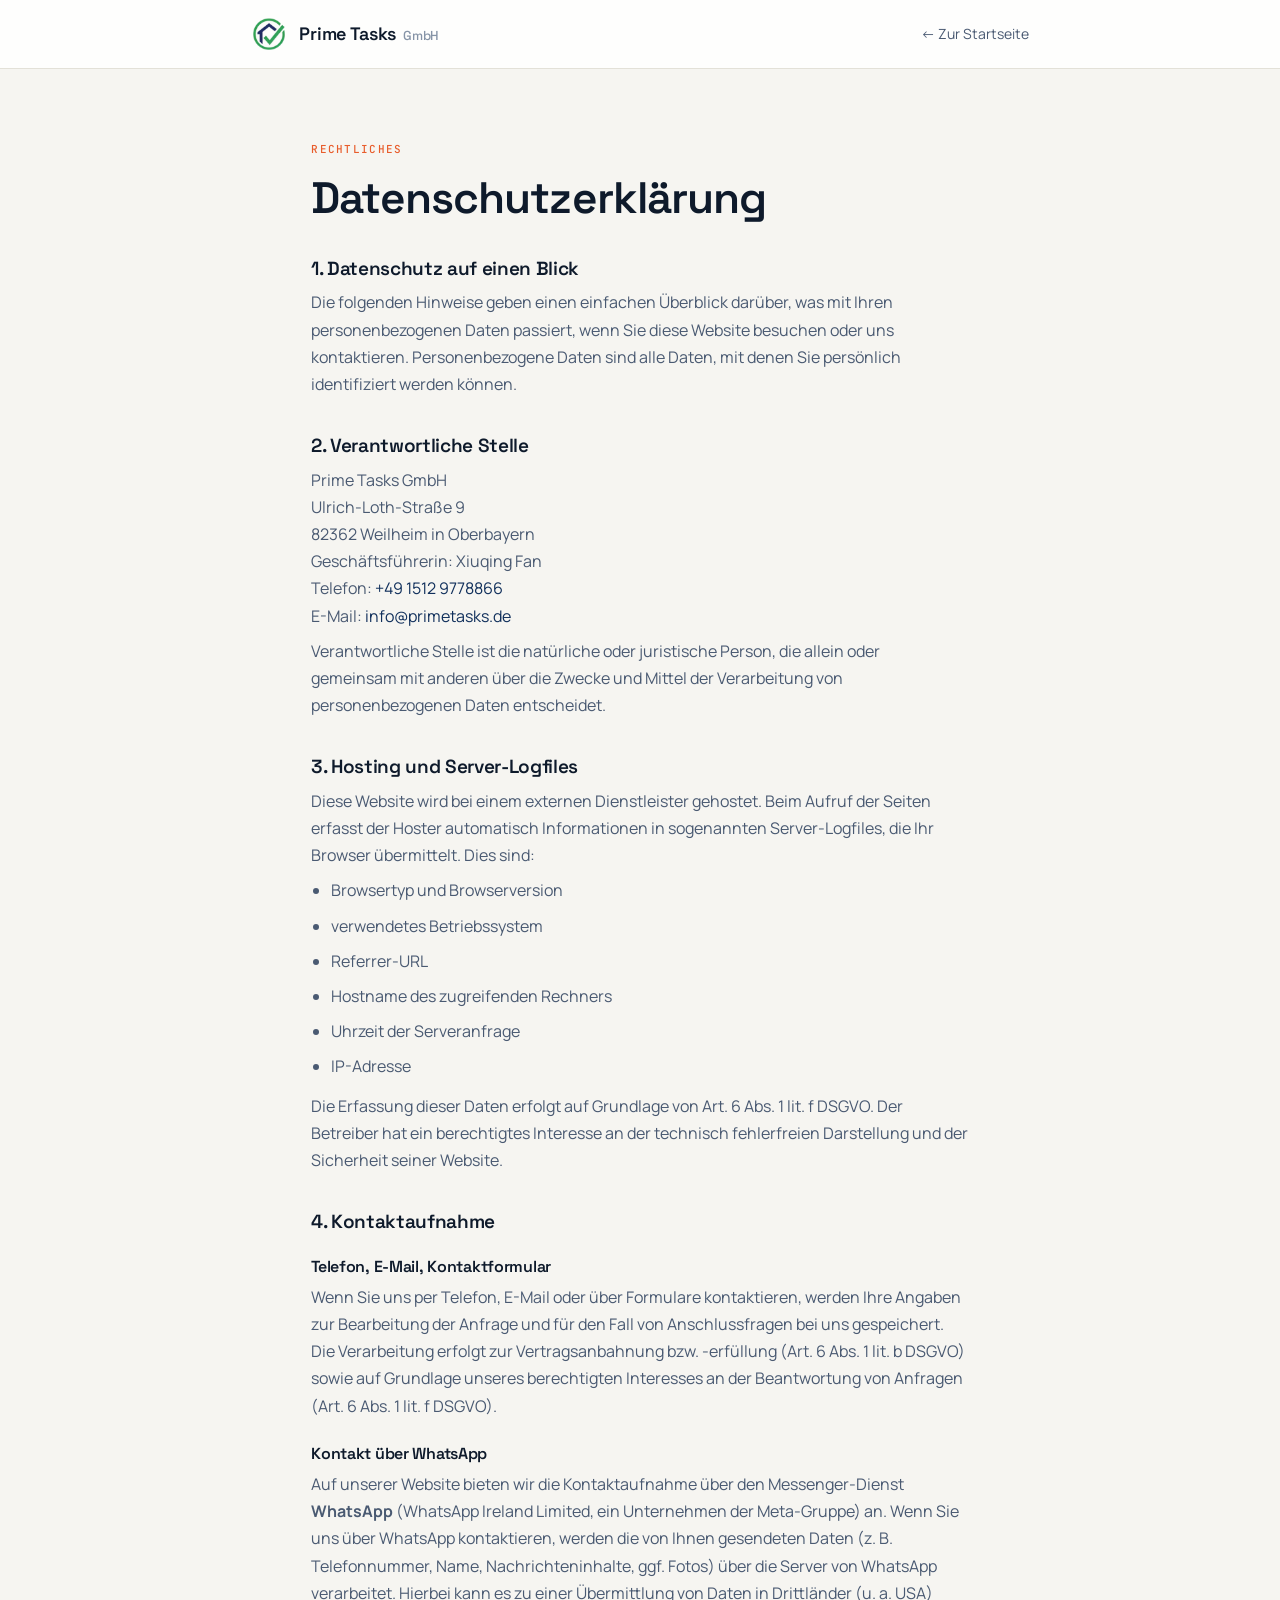
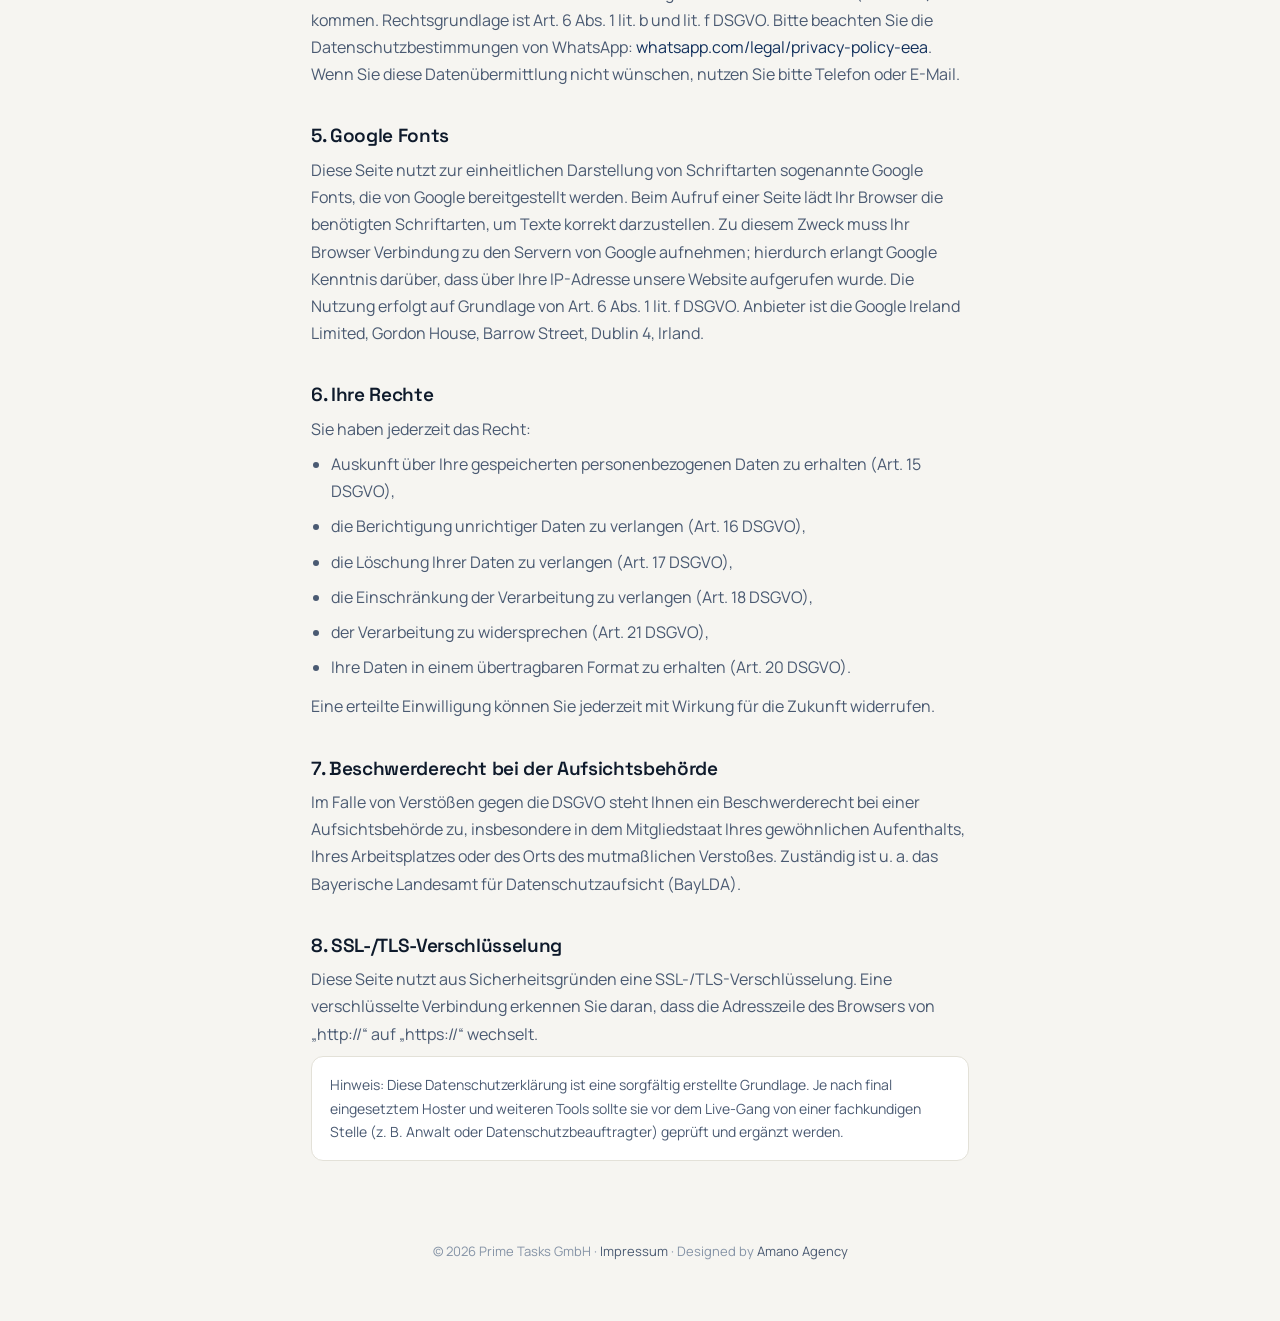
==== datenschutz.html @ 31990337 "Leistungen an Gewerbeanmeldung angepasst + Impressum/Datenschutz - Leistungen gemäß Gewerbeanmeldung" ====
<!doctype html>
<html lang="de">
<head>
<meta charset="utf-8">
<title>Datenschutzerklärung — Prime Tasks GmbH</title>
<meta name="viewport" content="width=device-width,initial-scale=1">
<link rel="icon" type="image/png" href="uploads/logo-mark.png">
<link rel="preconnect" href="https://fonts.googleapis.com">
<link rel="preconnect" href="https://fonts.gstatic.com" crossorigin>
<link href="https://fonts.googleapis.com/css2?family=Space+Grotesk:wght@400;500;600;700&family=Manrope:wght@400;500;600;700&family=JetBrains+Mono:wght@400;500&display=swap" rel="stylesheet">
<link rel="stylesheet" href="styles.css">
<style>
  .legal-nav {
    position: sticky; top: 0; z-index: 10;
    background: rgba(255,255,255,.85); backdrop-filter: blur(10px);
    border-bottom: 1px solid var(--line);
  }
  .legal-nav .inner {
    max-width: 880px; margin: 0 auto; padding: 16px var(--pad);
    display: flex; align-items: center; justify-content: space-between;
  }
  .legal-nav .brand { display: flex; align-items: center; gap: 12px;
    font-family: var(--font-display); font-weight: 600; font-size: 18px; color: var(--ink); text-decoration: none; }
  .legal-nav .brand img { width: 36px; height: 36px; object-fit: contain; }
  .legal-nav .gmbh { color: var(--ink-3); font-weight: 500; font-size: 13px; }
  .legal-back { font-size: 14px; color: var(--ink-2); text-decoration: none; }
  .legal-back:hover { color: var(--accent); }
  .legal {
    max-width: 760px; margin: 0 auto; padding: clamp(32px, 6vw, 72px) var(--pad) 80px;
  }
  .legal h1 { font-family: var(--font-display); font-size: clamp(30px, 5vw, 44px); letter-spacing: -.02em; margin: 0 0 8px; }
  .legal .eyebrow {
    font-family: var(--font-mono); font-size: 11px; letter-spacing: .12em; text-transform: uppercase;
    color: var(--accent); display: block; margin-bottom: 18px;
  }
  .legal h2 {
    font-family: var(--font-display); font-size: 19px; margin: 38px 0 10px; color: var(--ink);
  }
  .legal h3 { font-family: var(--font-display); font-size: 16px; margin: 24px 0 8px; color: var(--ink); }
  .legal p, .legal address, .legal li { color: var(--ink-2); line-height: 1.7; font-style: normal; margin: 0 0 8px; }
  .legal ul { padding-left: 20px; margin: 0 0 12px; }
  .legal a { color: var(--brand); }
  .legal .note {
    background: var(--bg-2); border: 1px solid var(--line); border-radius: 12px;
    padding: 16px 18px; font-size: 14px; color: var(--ink-2); margin: 8px 0 0;
  }
  .legal-foot { max-width: 760px; margin: 0 auto; padding: 0 var(--pad) 60px;
    color: var(--ink-3); font-size: 13px; text-align: center; }
  .legal-foot a { color: var(--ink-2); }
</style>
</head>
<body>
<header class="legal-nav">
  <div class="inner">
    <a class="brand" href="index.html">
      <img src="uploads/logo-mark.png" alt="Prime Tasks GmbH">
      <span>Prime Tasks <span class="gmbh">GmbH</span></span>
    </a>
    <a class="legal-back" href="index.html">&larr; Zur Startseite</a>
  </div>
</header>

<main class="legal">
  <span class="eyebrow">Rechtliches</span>
  <h1>Datenschutzerklärung</h1>

  <h2>1. Datenschutz auf einen Blick</h2>
  <p>
    Die folgenden Hinweise geben einen einfachen Überblick darüber, was mit Ihren personenbezogenen
    Daten passiert, wenn Sie diese Website besuchen oder uns kontaktieren. Personenbezogene Daten sind
    alle Daten, mit denen Sie persönlich identifiziert werden können.
  </p>

  <h2>2. Verantwortliche Stelle</h2>
  <address>
    Prime Tasks GmbH<br>
    Ulrich-Loth-Straße 9<br>
    82362 Weilheim in Oberbayern<br>
    Geschäftsführerin: Xiuqing Fan<br>
    Telefon: <a href="tel:+4915129778866">+49 1512 9778866</a><br>
    E-Mail: <a href="mailto:info@primetasks.de">info@primetasks.de</a>
  </address>
  <p>
    Verantwortliche Stelle ist die natürliche oder juristische Person, die allein oder gemeinsam mit
    anderen über die Zwecke und Mittel der Verarbeitung von personenbezogenen Daten entscheidet.
  </p>

  <h2>3. Hosting und Server-Logfiles</h2>
  <p>
    Diese Website wird bei einem externen Dienstleister gehostet. Beim Aufruf der Seiten erfasst der
    Hoster automatisch Informationen in sogenannten Server-Logfiles, die Ihr Browser übermittelt. Dies sind:
  </p>
  <ul>
    <li>Browsertyp und Browserversion</li>
    <li>verwendetes Betriebssystem</li>
    <li>Referrer-URL</li>
    <li>Hostname des zugreifenden Rechners</li>
    <li>Uhrzeit der Serveranfrage</li>
    <li>IP-Adresse</li>
  </ul>
  <p>
    Die Erfassung dieser Daten erfolgt auf Grundlage von Art. 6 Abs. 1 lit. f DSGVO. Der Betreiber hat
    ein berechtigtes Interesse an der technisch fehlerfreien Darstellung und der Sicherheit seiner Website.
  </p>

  <h2>4. Kontaktaufnahme</h2>
  <h3>Telefon, E-Mail, Kontaktformular</h3>
  <p>
    Wenn Sie uns per Telefon, E-Mail oder über Formulare kontaktieren, werden Ihre Angaben zur
    Bearbeitung der Anfrage und für den Fall von Anschlussfragen bei uns gespeichert. Die Verarbeitung
    erfolgt zur Vertragsanbahnung bzw. -erfüllung (Art. 6 Abs. 1 lit. b DSGVO) sowie auf Grundlage
    unseres berechtigten Interesses an der Beantwortung von Anfragen (Art. 6 Abs. 1 lit. f DSGVO).
  </p>

  <h3>Kontakt über WhatsApp</h3>
  <p>
    Auf unserer Website bieten wir die Kontaktaufnahme über den Messenger-Dienst <strong>WhatsApp</strong>
    (WhatsApp Ireland Limited, ein Unternehmen der Meta-Gruppe) an. Wenn Sie uns über WhatsApp
    kontaktieren, werden die von Ihnen gesendeten Daten (z. B. Telefonnummer, Name, Nachrichteninhalte,
    ggf. Fotos) über die Server von WhatsApp verarbeitet. Hierbei kann es zu einer Übermittlung von Daten
    in Drittländer (u. a. USA) kommen. Rechtsgrundlage ist Art. 6 Abs. 1 lit. b und lit. f DSGVO.
    Bitte beachten Sie die Datenschutzbestimmungen von WhatsApp:
    <a href="https://www.whatsapp.com/legal/privacy-policy-eea" target="_blank" rel="noopener">whatsapp.com/legal/privacy-policy-eea</a>.
    Wenn Sie diese Datenübermittlung nicht wünschen, nutzen Sie bitte Telefon oder E-Mail.
  </p>

  <h2>5. Google Fonts</h2>
  <p>
    Diese Seite nutzt zur einheitlichen Darstellung von Schriftarten sogenannte Google Fonts, die von
    Google bereitgestellt werden. Beim Aufruf einer Seite lädt Ihr Browser die benötigten Schriftarten,
    um Texte korrekt darzustellen. Zu diesem Zweck muss Ihr Browser Verbindung zu den Servern von Google
    aufnehmen; hierdurch erlangt Google Kenntnis darüber, dass über Ihre IP-Adresse unsere Website
    aufgerufen wurde. Die Nutzung erfolgt auf Grundlage von Art. 6 Abs. 1 lit. f DSGVO. Anbieter ist die
    Google Ireland Limited, Gordon House, Barrow Street, Dublin 4, Irland.
  </p>

  <h2>6. Ihre Rechte</h2>
  <p>Sie haben jederzeit das Recht:</p>
  <ul>
    <li>Auskunft über Ihre gespeicherten personenbezogenen Daten zu erhalten (Art. 15 DSGVO),</li>
    <li>die Berichtigung unrichtiger Daten zu verlangen (Art. 16 DSGVO),</li>
    <li>die Löschung Ihrer Daten zu verlangen (Art. 17 DSGVO),</li>
    <li>die Einschränkung der Verarbeitung zu verlangen (Art. 18 DSGVO),</li>
    <li>der Verarbeitung zu widersprechen (Art. 21 DSGVO),</li>
    <li>Ihre Daten in einem übertragbaren Format zu erhalten (Art. 20 DSGVO).</li>
  </ul>
  <p>
    Eine erteilte Einwilligung können Sie jederzeit mit Wirkung für die Zukunft widerrufen.
  </p>

  <h2>7. Beschwerderecht bei der Aufsichtsbehörde</h2>
  <p>
    Im Falle von Verstößen gegen die DSGVO steht Ihnen ein Beschwerderecht bei einer Aufsichtsbehörde zu,
    insbesondere in dem Mitgliedstaat Ihres gewöhnlichen Aufenthalts, Ihres Arbeitsplatzes oder des Orts
    des mutmaßlichen Verstoßes. Zuständig ist u. a. das Bayerische Landesamt für Datenschutzaufsicht (BayLDA).
  </p>

  <h2>8. SSL-/TLS-Verschlüsselung</h2>
  <p>
    Diese Seite nutzt aus Sicherheitsgründen eine SSL-/TLS-Verschlüsselung. Eine verschlüsselte Verbindung
    erkennen Sie daran, dass die Adresszeile des Browsers von „http://“ auf „https://“ wechselt.
  </p>

  <p class="note">
    Hinweis: Diese Datenschutzerklärung ist eine sorgfältig erstellte Grundlage. Je nach final eingesetztem
    Hoster und weiteren Tools sollte sie vor dem Live-Gang von einer fachkundigen Stelle (z. B. Anwalt oder
    Datenschutzbeauftragter) geprüft und ergänzt werden.
  </p>
</main>

<div class="legal-foot">
  © 2026 Prime Tasks GmbH · <a href="impressum.html">Impressum</a> · Designed by <a href="https://amano.agency" target="_blank" rel="noopener">Amano Agency</a>
</div>
</body>
</html>
---- styles.css ----
/* ─── Prime Tasks Website — styles ─────────────────────────────────────── */

:root {
  --bg: #f6f5f1;
  --bg-2: #ffffff;
  --ink: #0e1a2b;
  --ink-2: #4a5a72;
  --ink-3: #8593a6;
  --line: #e3e1d8;
  --brand: #11305c;        /* deep navy */
  --brand-2: #1b4789;      /* lighter navy */
  --accent: #e85d2c;       /* warm orange */
  --accent-ink: #ffffff;
  --whats: #25d366;
  --radius: 14px;
  --radius-sm: 8px;
  --shadow-sm: 0 1px 0 rgba(14,26,43,.04), 0 1px 2px rgba(14,26,43,.04);
  --shadow-md: 0 4px 12px rgba(14,26,43,.06), 0 1px 2px rgba(14,26,43,.04);
  --shadow-lg: 0 20px 48px -16px rgba(14,26,43,.18), 0 4px 12px rgba(14,26,43,.06);
  --font-display: "Space Grotesk", ui-sans-serif, system-ui, sans-serif;
  --font-body: "Manrope", ui-sans-serif, system-ui, sans-serif;
  --font-mono: "JetBrains Mono", ui-monospace, "SF Mono", monospace;
  --maxw: 1280px;
  --pad: clamp(20px, 4vw, 56px);
}

* { box-sizing: border-box; }
html, body { margin: 0; padding: 0; }
html {
  scroll-behavior: smooth;
  scroll-padding-top: 88px; /* offset for sticky nav */
}
@media (prefers-reduced-motion: reduce) {
  html { scroll-behavior: auto; }
}
body {
  background: var(--bg);
  color: var(--ink);
  font-family: var(--font-body);
  font-size: 16px;
  line-height: 1.55;
  -webkit-font-smoothing: antialiased;
  text-rendering: optimizeLegibility;
}
img { display: block; max-width: 100%; }
a { color: inherit; text-decoration: none; }
button { font: inherit; cursor: pointer; }

.container {
  max-width: var(--maxw);
  margin: 0 auto;
  padding: 0 var(--pad);
}

.eyebrow {
  display: inline-flex;
  align-items: center;
  gap: 8px;
  font-family: var(--font-mono);
  font-size: 12px;
  font-weight: 500;
  letter-spacing: .08em;
  text-transform: uppercase;
  color: var(--ink-2);
}
.eyebrow::before {
  content: "";
  width: 22px; height: 1px;
  background: currentColor;
  opacity: .5;
}

h1, h2, h3, h4 {
  font-family: var(--font-display);
  font-weight: 600;
  letter-spacing: -0.018em;
  margin: 0;
  color: var(--ink);
  text-wrap: balance;
}
h1 { font-size: clamp(40px, 6vw, 84px); line-height: 1.02; letter-spacing: -0.03em; font-weight: 600; }
h2 { font-size: clamp(28px, 3.4vw, 44px); line-height: 1.08; }
h3 { font-size: clamp(18px, 1.6vw, 22px); line-height: 1.2; }
p  { margin: 0; text-wrap: pretty; }

/* ─── Buttons ─── */
.btn {
  display: inline-flex;
  align-items: center;
  gap: 10px;
  padding: 14px 22px;
  border-radius: 999px;
  font-weight: 600;
  font-size: 15px;
  border: 1px solid transparent;
  transition: transform .15s ease, background .2s ease, box-shadow .2s ease, color .2s ease;
  white-space: nowrap;
}
.btn:active { transform: translateY(1px); }
.btn-primary { background: var(--ink); color: #fff; }
.btn-primary:hover { background: #000; }
.btn-accent { background: var(--accent); color: #fff; box-shadow: 0 8px 20px -8px var(--accent); }
.btn-accent:hover { filter: brightness(1.05); transform: translateY(-1px); }
.btn-ghost { background: transparent; color: var(--ink); border-color: var(--line); }
.btn-ghost:hover { background: var(--bg-2); border-color: var(--ink-3); }
.btn-whats { background: var(--whats); color: #062b14; }
.btn-whats:hover { filter: brightness(1.05); transform: translateY(-1px); }

/* ─── Navigation ─── */
.nav {
  position: sticky; top: 0; z-index: 50;
  background: rgba(246,245,241,.78);
  backdrop-filter: blur(14px) saturate(140%);
  -webkit-backdrop-filter: blur(14px) saturate(140%);
  border-bottom: 1px solid transparent;
  transition: border-color .2s ease, background .2s ease;
}
.nav.scrolled { border-bottom-color: var(--line); }
.nav-inner {
  display: flex; align-items: center; justify-content: space-between;
  height: 72px;
}
.brand {
  display: flex; align-items: center; gap: 12px;
  font-family: var(--font-display); font-weight: 600; font-size: 18px;
  letter-spacing: -0.01em;
}
.brand-logo {
  width: 40px; height: 40px; object-fit: contain; display: block;
  flex-shrink: 0;
}
.brand .gmbh { color: var(--ink-3); font-weight: 500; font-size: 13px; margin-left: 2px; }
.nav-links {
  display: flex; align-items: center; gap: 4px;
  list-style: none; padding: 0; margin: 0;
}
.nav-links a {
  padding: 8px 14px; border-radius: 999px; font-size: 14px; font-weight: 500;
  color: var(--ink-2); transition: color .15s ease, background .15s ease;
}
.nav-links a:hover { color: var(--ink); background: rgba(14,26,43,.04); }
.nav-cta { display: flex; align-items: center; gap: 10px; }
@media (max-width: 880px) {
  .nav-links { display: none; }
}
@media (max-width: 560px) {
  .nav-cta .btn-ghost { display: none; }
}

/* ─── Hero ─── */
.hero {
  padding: clamp(40px, 8vw, 96px) 0 clamp(60px, 10vw, 120px);
  position: relative;
  overflow: hidden;
}
.hero-grid {
  display: grid;
  grid-template-columns: minmax(0, 1.05fr) minmax(0, 1fr);
  gap: clamp(32px, 5vw, 72px);
  align-items: center;
}
@media (max-width: 980px) {
  .hero-grid { grid-template-columns: 1fr; }
}
.hero-pills {
  display: flex; flex-wrap: wrap; gap: 8px;
  margin: 28px 0 0;
}
.pill {
  display: inline-flex; align-items: center; gap: 8px;
  padding: 8px 14px; border-radius: 999px;
  background: var(--bg-2); border: 1px solid var(--line);
  font-size: 13px; font-weight: 500; color: var(--ink-2);
  box-shadow: var(--shadow-sm);
}
.pill .dot { width: 6px; height: 6px; border-radius: 50%; background: var(--accent); }
.pill .dot.b { background: var(--brand); }
.pill .dot.g { background: #1f8a5b; }
.hero-lead {
  color: var(--ink-2); font-size: clamp(17px, 1.5vw, 19px); max-width: 52ch;
  margin-top: 22px;
}
.hero-ctas { display: flex; flex-wrap: wrap; gap: 12px; margin-top: 32px; }
.hero-meta {
  display: flex; gap: 28px; margin-top: 40px;
  border-top: 1px solid var(--line); padding-top: 24px;
  flex-wrap: wrap;
}
.hero-meta .stat .num {
  font-family: var(--font-display); font-size: 28px; font-weight: 600;
  letter-spacing: -0.02em; line-height: 1; color: var(--ink);
}
.hero-meta .stat .lbl {
  font-size: 12px; color: var(--ink-3); margin-top: 6px;
  font-family: var(--font-mono); text-transform: uppercase; letter-spacing: .05em;
}

.hero-display {
  position: relative;
  aspect-ratio: 4/5;
  border-radius: 22px;
  overflow: hidden;
  background: var(--brand);
  box-shadow: var(--shadow-lg);
}
.hero-img {
  position: absolute; inset: 0;
  width: 100%; height: 100%;
  object-fit: cover;
  z-index: 1;
}
.hero-display .placeholder {
  position: absolute; inset: 0;
  background:
    linear-gradient(135deg, rgba(255,255,255,.06), rgba(255,255,255,0) 50%),
    repeating-linear-gradient(135deg, rgba(255,255,255,.05) 0 14px, rgba(255,255,255,.02) 14px 28px),
    linear-gradient(180deg, #1b4789, #11305c 60%, #0a2247);
  display: flex; flex-direction: column; justify-content: space-between;
  padding: 24px;
  color: rgba(255,255,255,.78);
  font-family: var(--font-mono); font-size: 12px; letter-spacing: .04em;
}
.hero-display .placeholder .top {
  display: flex; justify-content: space-between; align-items: flex-start;
  text-transform: uppercase;
}
.hero-display .placeholder .center {
  align-self: center; text-align: center;
  font-family: var(--font-display); font-size: 14px; font-weight: 500;
  text-transform: uppercase; letter-spacing: .25em; color: rgba(255,255,255,.55);
}
.hero-display .badge {
  position: absolute; bottom: 22px; right: 22px;
  background: #fff; color: var(--ink);
  border-radius: 14px; padding: 14px 18px;
  display: flex; align-items: center; gap: 12px;
  box-shadow: var(--shadow-lg);
  max-width: 78%;
  z-index: 3;
}
.hero-display .badge .avatars {
  display: flex;
}
.hero-display .badge .avatars span {
  width: 28px; height: 28px; border-radius: 50%;
  background: linear-gradient(135deg, #1b4789, #11305c);
  border: 2px solid #fff; margin-left: -8px;
  display: grid; place-items: center;
  color: #fff; font-size: 11px; font-weight: 600;
  font-family: var(--font-display);
}
.hero-display .badge .avatars span:first-child { margin-left: 0; background: linear-gradient(135deg, #e85d2c, #c94312); }
.hero-display .badge .avatars span:nth-child(3) { background: linear-gradient(135deg, #2a6fdb, #1b4789); }
.hero-display .badge .txt strong { display: block; font-size: 14px; }
.hero-display .badge .txt span { color: var(--ink-2); font-size: 12px; }

.hero-callout {
  position: absolute; top: 24px; left: -16px;
  background: var(--accent); color: #fff;
  font-family: var(--font-display); font-weight: 600;
  padding: 12px 18px; border-radius: 12px;
  transform: rotate(-6deg);
  box-shadow: var(--shadow-lg);
  font-size: 14px;
  z-index: 3;
}

/* ─── Section ─── */
section { padding: clamp(60px, 9vw, 120px) 0; }
.section-head {
  display: grid; grid-template-columns: 1fr 1fr; gap: 32px; align-items: end;
  margin-bottom: 56px;
}
@media (max-width: 760px) {
  .section-head { grid-template-columns: 1fr; gap: 12px; }
}
.section-head .lead p { color: var(--ink-2); font-size: 17px; max-width: 50ch; }
.section-head h2 { margin-top: 12px; }

/* ─── Services ─── */
.services-grid {
  display: grid; grid-template-columns: repeat(2, 1fr);
  gap: 1px;
  background: var(--line);
  border: 1px solid var(--line);
  border-radius: 22px;
  overflow: hidden;
}
@media (max-width: 760px) { .services-grid { grid-template-columns: 1fr; } }
.service {
  background: var(--bg-2);
  padding: 36px 32px;
  display: flex; flex-direction: column; gap: 18px;
  min-height: 320px;
  position: relative;
  transition: background .2s ease;
}
.service:hover { background: #fbfaf5; }
.service-num {
  font-family: var(--font-mono); font-size: 12px; color: var(--ink-3);
  letter-spacing: .08em;
}
.service-icon {
  width: 48px; height: 48px; border-radius: 12px;
  background: var(--brand); color: #fff;
  display: grid; place-items: center;
  margin-bottom: 6px;
}
.service-icon.accent { background: var(--accent); }
.service-icon.green { background: #1f8a5b; }
.service-icon.dark { background: var(--ink); }
.service h3 { font-size: 24px; }
.service-list {
  list-style: none; padding: 0; margin: 0;
  display: flex; flex-direction: column; gap: 8px;
  color: var(--ink-2); font-size: 15px;
}
.service-list li { display: flex; align-items: baseline; gap: 10px; }
.service-list li::before {
  content: ""; width: 5px; height: 5px; border-radius: 50%;
  background: var(--accent); transform: translateY(-3px); flex-shrink: 0;
}
.service-cta {
  margin-top: auto; padding-top: 18px;
  display: inline-flex; align-items: center; gap: 8px;
  font-family: var(--font-mono); font-size: 12px; font-weight: 500;
  color: var(--ink); text-transform: uppercase; letter-spacing: .06em;
}
.service-cta .arr { transition: transform .2s ease; }
.service:hover .service-cta .arr { transform: translateX(4px); }

/* ─── Process ─── */
.process {
  background: var(--ink);
  color: #fff;
  border-radius: 28px;
  padding: clamp(40px, 6vw, 80px);
  margin: 0 var(--pad);
  max-width: calc(var(--maxw) - var(--pad)*2);
  margin-left: auto; margin-right: auto;
}
.process h2 { color: #fff; }
.process .eyebrow { color: rgba(255,255,255,.6); }
.process-steps {
  display: grid; grid-template-columns: repeat(3, 1fr); gap: 32px;
  margin-top: 56px;
}
@media (max-width: 760px) { .process-steps { grid-template-columns: 1fr; gap: 24px; } }
.step {
  border-top: 1px solid rgba(255,255,255,.18);
  padding-top: 24px;
  display: flex; flex-direction: column; gap: 12px;
}
.step .num {
  font-family: var(--font-mono); font-size: 13px; color: var(--accent);
  letter-spacing: .08em;
}
.step h3 { color: #fff; font-size: 22px; }
.step p { color: rgba(255,255,255,.72); font-size: 15px; }

/* ─── Leistungs-Überblick (Icons) ─── */
.icon-grid {
  display: grid; grid-template-columns: repeat(4, 1fr); gap: 16px;
}
@media (max-width: 900px) { .icon-grid { grid-template-columns: repeat(3, 1fr); } }
@media (max-width: 620px) { .icon-grid { grid-template-columns: repeat(2, 1fr); gap: 12px; } }
.icon-tile {
  display: flex; flex-direction: column; gap: 14px;
  padding: 22px 20px; border-radius: 16px;
  background: var(--bg-2); border: 1px solid var(--line);
  transition: border-color .15s, transform .15s, box-shadow .15s;
}
.icon-tile:hover {
  border-color: var(--brand); transform: translateY(-2px);
  box-shadow: 0 10px 28px rgba(0,0,0,.06);
}
.icon-tile .ic {
  width: 44px; height: 44px; border-radius: 12px;
  display: grid; place-items: center;
  background: var(--brand); color: #fff;
}
.icon-tile .ic.accent { background: var(--accent); }
.icon-tile .ic.dark { background: #16233a; }
.icon-tile .t-cat {
  font-family: var(--font-mono); font-size: 10px; letter-spacing: .08em;
  text-transform: uppercase; color: var(--ink-3); margin-bottom: 4px;
}
.icon-tile .t-label {
  font-family: var(--font-display); font-weight: 600; font-size: 15px;
  color: var(--ink); line-height: 1.3;
}

/* ─── Values ─── */
.values {
  display: grid; grid-template-columns: repeat(3, 1fr); gap: 32px;
}
@media (max-width: 760px) { .values { grid-template-columns: 1fr; gap: 24px; } }
.value {
  display: flex; flex-direction: column; gap: 10px;
  padding-top: 24px; border-top: 2px solid var(--ink);
}
.value .k {
  font-family: var(--font-display); font-size: 32px; font-weight: 600;
  letter-spacing: -0.02em;
}
.value p { color: var(--ink-2); font-size: 15px; }

/* ─── CTA banner ─── */
.cta-banner {
  background: var(--brand);
  color: #fff;
  border-radius: 28px;
  padding: clamp(40px, 6vw, 80px);
  display: grid; grid-template-columns: 1.4fr 1fr; gap: 48px;
  align-items: center;
  position: relative; overflow: hidden;
}
@media (max-width: 880px) { .cta-banner { grid-template-columns: 1fr; gap: 32px; } }
.cta-banner::before {
  content: ""; position: absolute; inset: 0;
  background: radial-gradient(circle at 90% 10%, rgba(232,93,44,.4), transparent 50%);
  pointer-events: none;
}
.cta-banner h2 { color: #fff; font-size: clamp(32px, 4vw, 52px); position: relative; }
.cta-banner p { color: rgba(255,255,255,.78); position: relative; margin-top: 12px; max-width: 44ch; }
.cta-card {
  position: relative;
  background: #fff; color: var(--ink);
  border-radius: 20px; padding: 28px;
  display: flex; flex-direction: column; gap: 16px;
  box-shadow: var(--shadow-lg);
}
.cta-card .label {
  font-family: var(--font-mono); font-size: 11px; text-transform: uppercase;
  letter-spacing: .08em; color: var(--ink-3);
}
.cta-card .phone {
  font-family: var(--font-display); font-size: clamp(24px, 3vw, 32px);
  font-weight: 600; letter-spacing: -0.02em; line-height: 1;
}
.cta-card .btn { justify-content: center; }
.cta-card .hours {
  font-size: 13px; color: var(--ink-2);
  padding-top: 12px; border-top: 1px solid var(--line);
  display: flex; justify-content: space-between;
}

/* ─── Footer ─── */
footer {
  padding: 64px 0 32px;
  border-top: 1px solid var(--line);
  margin-top: 80px;
}
.footer-grid {
  display: grid; grid-template-columns: 1.4fr repeat(3, 1fr); gap: 32px;
}
@media (max-width: 760px) { .footer-grid { grid-template-columns: 1fr 1fr; } }
.footer-grid h4 {
  font-family: var(--font-mono); font-size: 11px; text-transform: uppercase;
  letter-spacing: .08em; color: var(--ink-3); font-weight: 500; margin-bottom: 14px;
}
.footer-grid ul { list-style: none; padding: 0; margin: 0; }
.footer-grid li { margin-bottom: 8px; font-size: 14px; color: var(--ink-2); }
.footer-grid li a:hover { color: var(--ink); }
.footer-bottom {
  margin-top: 56px; padding-top: 24px;
  border-top: 1px solid var(--line);
  display: flex; justify-content: space-between; align-items: center;
  font-size: 13px; color: var(--ink-3);
  flex-wrap: wrap; gap: 8px;
}
.footer-credit {
  width: 100%; margin-top: 12px; padding-top: 12px;
  border-top: 1px solid var(--line);
  text-align: center; font-size: 12px; color: var(--ink-3); opacity: .85;
}
.footer-credit a {
  color: var(--ink-2); font-weight: 500;
  border-bottom: 1px solid transparent; transition: color .15s, border-color .15s;
}
.footer-credit a:hover { color: var(--accent); border-bottom-color: var(--accent); }
.footer-legal a { color: var(--ink-2); }
.footer-legal a:hover { color: var(--accent); }

/* ─── Kostenrechner ─────────────────────────────────────────────────── */
.calc {
  display: grid;
  grid-template-columns: minmax(0, 1.4fr) minmax(0, 1fr);
  gap: 24px;
  align-items: start;
}
@media (max-width: 980px) { .calc { grid-template-columns: 1fr; } }

.calc-form {
  background: var(--bg-2);
  border: 1px solid var(--line);
  border-radius: 22px;
  padding: clamp(20px, 3vw, 32px);
  display: flex;
  flex-direction: column;
  gap: 24px;
}

.calc-tabs {
  display: grid;
  grid-template-columns: repeat(4, 1fr);
  gap: 6px;
  background: var(--bg);
  padding: 6px;
  border-radius: 14px;
}
@media (max-width: 640px) {
  .calc-tabs { grid-template-columns: repeat(2, 1fr); }
}
.calc-tab {
  display: flex;
  flex-direction: column;
  align-items: center;
  gap: 8px;
  padding: 14px 10px;
  background: transparent;
  border: none;
  border-radius: 10px;
  color: var(--ink-2);
  font-family: var(--font-body);
  font-size: 13px;
  font-weight: 500;
  transition: all .18s ease;
  text-align: center;
}
.calc-tab-icon { color: var(--ink-3); transition: color .18s ease; }
.calc-tab:hover { color: var(--ink); background: rgba(14,26,43,.03); }
.calc-tab.active {
  background: var(--bg-2);
  color: var(--ink);
  box-shadow: var(--shadow-sm);
}
.calc-tab.active .calc-tab-icon { color: var(--accent); }
.calc-tab-label { line-height: 1.2; }

.calc-field {
  display: flex;
  flex-direction: column;
  gap: 12px;
}
.calc-label {
  font-family: var(--font-mono);
  font-size: 11px;
  font-weight: 500;
  letter-spacing: .08em;
  text-transform: uppercase;
  color: var(--ink-3);
}
.calc-label-row {
  display: flex;
  justify-content: space-between;
  align-items: baseline;
}
.calc-qty-display {
  font-family: var(--font-display);
  font-size: 14px;
  color: var(--ink-2);
}
.calc-qty-display strong {
  font-weight: 600;
  font-size: 20px;
  color: var(--ink);
  letter-spacing: -0.01em;
}

.calc-segmented {
  display: flex;
  flex-wrap: wrap;
  gap: 8px;
}
.calc-seg {
  flex: 1 1 auto;
  min-width: max-content;
  padding: 12px 16px;
  background: var(--bg);
  border: 1px solid var(--line);
  border-radius: 10px;
  color: var(--ink-2);
  font-family: var(--font-body);
  font-size: 14px;
  font-weight: 500;
  text-align: left;
  transition: all .15s ease;
}
.calc-seg:hover {
  border-color: var(--ink-3);
  color: var(--ink);
}
.calc-seg.active {
  background: var(--ink);
  border-color: var(--ink);
  color: #fff;
}

.calc-range {
  -webkit-appearance: none;
  appearance: none;
  width: 100%;
  height: 6px;
  background: var(--bg);
  border-radius: 999px;
  outline: none;
  margin: 4px 0;
}
.calc-range::-webkit-slider-thumb {
  -webkit-appearance: none;
  appearance: none;
  width: 22px;
  height: 22px;
  border-radius: 50%;
  background: var(--accent);
  border: 3px solid #fff;
  box-shadow: 0 2px 6px rgba(14,26,43,.25);
  cursor: pointer;
  transition: transform .12s ease;
}
.calc-range::-webkit-slider-thumb:hover { transform: scale(1.1); }
.calc-range::-moz-range-thumb {
  width: 22px; height: 22px; border-radius: 50%;
  background: var(--accent); border: 3px solid #fff;
  box-shadow: 0 2px 6px rgba(14,26,43,.25);
  cursor: pointer;
}
.calc-range-meta {
  display: flex;
  justify-content: space-between;
  font-family: var(--font-mono);
  font-size: 11px;
  color: var(--ink-3);
  letter-spacing: .04em;
}

.calc-flat .calc-hint {
  color: var(--ink-2);
  font-size: 14px;
  padding: 14px 16px;
  background: var(--bg);
  border-radius: 10px;
  border: 1px dashed var(--line);
}

.calc-urgency {
  display: grid;
  grid-template-columns: repeat(2, 1fr);
  gap: 8px;
}
@media (max-width: 640px) {
  .calc-urgency { grid-template-columns: 1fr; }
}
.calc-urg {
  display: flex;
  flex-direction: column;
  gap: 4px;
  padding: 14px;
  background: var(--bg);
  border: 1px solid var(--line);
  border-radius: 12px;
  text-align: left;
  transition: all .15s ease;
  cursor: pointer;
  position: relative;
}
.calc-urg:hover { border-color: var(--ink-3); }
.calc-urg.active {
  border-color: var(--accent);
  background: var(--bg-2);
  box-shadow: 0 0 0 3px rgba(232,93,44,.12);
}
.calc-urg strong {
  font-family: var(--font-display);
  font-size: 15px;
  font-weight: 600;
  color: var(--ink);
}
.calc-urg span {
  font-size: 12px;
  color: var(--ink-3);
}
.calc-urg em {
  font-family: var(--font-mono);
  font-style: normal;
  font-size: 11px;
  color: var(--accent);
  font-weight: 500;
  letter-spacing: .04em;
  text-transform: uppercase;
  margin-top: 6px;
}

.calc-extras {
  display: grid;
  grid-template-columns: 1fr 1fr;
  gap: 8px;
}
@media (max-width: 640px) {
  .calc-extras { grid-template-columns: 1fr; }
}
.calc-check {
  display: flex;
  align-items: center;
  gap: 10px;
  padding: 14px;
  background: var(--bg);
  border: 1px solid var(--line);
  border-radius: 12px;
  cursor: pointer;
  transition: all .15s ease;
  font-size: 14px;
  color: var(--ink-2);
}
.calc-check input {
  appearance: none;
  width: 18px; height: 18px;
  border: 1.5px solid var(--ink-3);
  border-radius: 5px;
  cursor: pointer;
  flex-shrink: 0;
  position: relative;
  transition: all .15s ease;
}
.calc-check input:checked {
  background: var(--accent);
  border-color: var(--accent);
}
.calc-check input:checked::after {
  content: "";
  position: absolute;
  inset: 3px 4px 4px 3px;
  background: #fff;
  clip-path: polygon(13% 50%, 33% 70%, 86% 17%, 96% 27%, 33% 90%, 3% 60%);
}
.calc-check.active {
  border-color: var(--accent);
  background: var(--bg-2);
}
.calc-check span { flex: 1; color: var(--ink); font-weight: 500; }
.calc-check em {
  font-family: var(--font-mono);
  font-style: normal;
  font-size: 12px;
  color: var(--ink-3);
}

/* Summary panel */
.calc-summary {
  background: var(--ink);
  color: #fff;
  border-radius: 22px;
  padding: clamp(24px, 3vw, 32px);
  display: flex;
  flex-direction: column;
  gap: 20px;
  position: sticky;
  top: 88px;
}
.calc-sum-head .eyebrow {
  color: rgba(255,255,255,.55);
}
.calc-sum-head .eyebrow::before {
  background: currentColor;
}

.calc-price {
  display: flex;
  flex-direction: column;
  gap: 6px;
  padding: 20px 0;
  border-top: 1px solid rgba(255,255,255,.15);
  border-bottom: 1px solid rgba(255,255,255,.15);
}
.calc-price-range {
  display: flex;
  align-items: baseline;
  gap: 8px;
  flex-wrap: wrap;
}
.calc-price-num {
  font-family: var(--font-display);
  font-size: clamp(36px, 4.5vw, 52px);
  font-weight: 600;
  letter-spacing: -0.03em;
  line-height: 1;
  color: #fff;
  font-variant-numeric: tabular-nums;
}
.calc-price-sep {
  font-family: var(--font-display);
  font-size: 32px;
  color: rgba(255,255,255,.4);
  font-weight: 300;
}
.calc-price-cur {
  font-family: var(--font-display);
  font-size: 28px;
  font-weight: 500;
  color: rgba(255,255,255,.7);
  margin-left: 2px;
}
.calc-price-sub {
  font-size: 12px;
  color: rgba(255,255,255,.55);
  font-family: var(--font-mono);
  letter-spacing: .04em;
}

.calc-breakdown {
  display: flex;
  flex-direction: column;
  gap: 10px;
}
.calc-bd-row {
  display: flex;
  justify-content: space-between;
  align-items: baseline;
  gap: 12px;
  font-size: 13px;
  color: rgba(255,255,255,.78);
}
.calc-bd-row > span:first-child { flex: 1; min-width: 0; }
.calc-bd-row em {
  font-style: normal;
  font-family: var(--font-mono);
  font-size: 11px;
  color: rgba(255,255,255,.45);
  margin-left: 6px;
}
.calc-bd-row > span:last-child {
  font-family: var(--font-mono);
  font-size: 12px;
  color: #fff;
  white-space: nowrap;
  font-variant-numeric: tabular-nums;
}

.calc-actions {
  display: flex;
  flex-direction: column;
  gap: 8px;
}
.calc-actions .btn-whats:hover { filter: brightness(1.08); }

.calc-disclaimer {
  display: flex;
  align-items: flex-start;
  gap: 8px;
  font-size: 12px;
  line-height: 1.5;
  color: rgba(255,255,255,.55);
  padding-top: 12px;
  border-top: 1px solid rgba(255,255,255,.1);
}
.calc-disclaimer svg {
  flex-shrink: 0;
  color: rgba(255,255,255,.55);
  margin-top: 2px;
}

/* ─── Anfrageformular ──────────────────────────────────────────────────── */
.form-banner {
  background: var(--brand);
  color: #fff;
  border-radius: 28px;
  padding: clamp(32px, 5vw, 64px);
  display: grid;
  grid-template-columns: 1.5fr 1fr;
  gap: clamp(32px, 5vw, 56px);
  align-items: start;
  position: relative;
  overflow: hidden;
}
@media (max-width: 980px) { .form-banner { grid-template-columns: 1fr; } }
.form-banner::before {
  content: ""; position: absolute; inset: 0;
  background: radial-gradient(circle at 90% 0%, rgba(232,93,44,.35), transparent 55%);
  pointer-events: none;
}
.form-banner h2 { color: #fff; font-size: clamp(28px, 3.6vw, 44px); position: relative; }
.form-lead {
  color: rgba(255,255,255,.78); position: relative;
  margin-top: 16px; margin-bottom: 32px;
  max-width: 44ch; font-size: 16px;
}
.form-col { position: relative; }

.pt-form {
  display: flex; flex-direction: column; gap: 18px;
  position: relative;
}
.pt-grid-2 {
  display: grid;
  grid-template-columns: 1fr 1fr;
  gap: 16px;
}
@media (max-width: 560px) { .pt-grid-2 { grid-template-columns: 1fr; } }
.pt-field { display: flex; flex-direction: column; gap: 6px; }
.pt-field label {
  font-family: var(--font-mono); font-size: 11px;
  font-weight: 500; letter-spacing: .08em; text-transform: uppercase;
  color: rgba(255,255,255,.65);
}
.pt-field input,
.pt-field select,
.pt-field textarea {
  width: 100%;
  background: rgba(255,255,255,.08);
  border: 1px solid rgba(255,255,255,.16);
  color: #fff;
  border-radius: 10px;
  padding: 14px 16px;
  font: inherit;
  font-family: var(--font-body);
  font-size: 15px;
  outline: none;
  transition: border-color .15s ease, background .15s ease, box-shadow .15s ease;
}
.pt-field input::placeholder,
.pt-field textarea::placeholder { color: rgba(255,255,255,.4); }
.pt-field input:focus,
.pt-field select:focus,
.pt-field textarea:focus {
  border-color: var(--accent);
  background: rgba(255,255,255,.12);
  box-shadow: 0 0 0 3px rgba(232,93,44,.25);
}
.pt-field input[aria-invalid="true"],
.pt-field select[aria-invalid="true"],
.pt-field textarea[aria-invalid="true"] {
  border-color: #ff9b76;
}
.pt-field select {
  appearance: none;
  background-image: url("data:image/svg+xml,%3Csvg xmlns='http://www.w3.org/2000/svg' width='12' height='8' viewBox='0 0 12 8' fill='none'%3E%3Cpath d='M1 1L6 6L11 1' stroke='%23ffffff' stroke-width='1.5' stroke-linecap='round' stroke-linejoin='round'/%3E%3C/svg%3E");
  background-repeat: no-repeat;
  background-position: right 16px center;
  padding-right: 40px;
}
.pt-field select option { background: var(--brand); color: #fff; }
.pt-field textarea { resize: vertical; min-height: 110px; line-height: 1.5; }
.pt-error {
  font-family: var(--font-mono); font-size: 11px; color: #ffb497;
  letter-spacing: .04em;
}

.pt-upload {
  display: flex; align-items: center; gap: 14px;
  padding: 14px 16px;
  background: rgba(255,255,255,.04);
  border: 1.5px dashed rgba(255,255,255,.25);
  border-radius: 12px;
  cursor: pointer;
  transition: all .15s ease;
}
.pt-upload:hover {
  border-color: rgba(255,255,255,.5);
  background: rgba(255,255,255,.08);
}
.pt-upload-icon {
  width: 40px; height: 40px;
  border-radius: 10px;
  background: rgba(255,255,255,.1);
  display: grid; place-items: center;
  color: #fff;
  flex-shrink: 0;
}
.pt-upload strong { display: block; font-size: 14px; color: #fff; font-weight: 600; }
.pt-upload em {
  display: block; font-style: normal;
  font-family: var(--font-mono); font-size: 11px;
  color: rgba(255,255,255,.5); letter-spacing: .04em;
  margin-top: 2px;
}
.pt-files {
  list-style: none; padding: 0; margin: 8px 0 0;
  display: flex; flex-direction: column; gap: 6px;
}
.pt-files li {
  display: flex; align-items: center; gap: 10px;
  padding: 8px 12px;
  background: rgba(255,255,255,.06);
  border-radius: 8px;
  font-size: 13px;
}
.pt-file-name { color: #fff; flex: 1; min-width: 0; overflow: hidden; text-overflow: ellipsis; white-space: nowrap; }
.pt-file-size {
  font-family: var(--font-mono); font-size: 11px;
  color: rgba(255,255,255,.5);
}
.pt-files button {
  width: 22px; height: 22px;
  border-radius: 50%;
  background: rgba(255,255,255,.1);
  border: none; color: #fff;
  font-size: 16px; line-height: 1;
}
.pt-files button:hover { background: rgba(255,255,255,.2); }

.pt-consent {
  display: flex; align-items: flex-start; gap: 12px;
  font-size: 13px; color: rgba(255,255,255,.78);
  line-height: 1.5;
  cursor: pointer;
  padding: 8px 0;
}
.pt-consent input {
  appearance: none;
  width: 18px; height: 18px;
  border: 1.5px solid rgba(255,255,255,.4);
  border-radius: 5px;
  cursor: pointer;
  flex-shrink: 0;
  margin-top: 2px;
  position: relative;
  transition: all .15s ease;
}
.pt-consent input:checked {
  background: var(--accent);
  border-color: var(--accent);
}
.pt-consent input:checked::after {
  content: "";
  position: absolute;
  inset: 3px 4px 4px 3px;
  background: #fff;
  clip-path: polygon(13% 50%, 33% 70%, 86% 17%, 96% 27%, 33% 90%, 3% 60%);
}
.pt-consent input[aria-invalid="true"] { border-color: #ff9b76; }
.pt-consent a { color: #fff; text-decoration: underline; text-underline-offset: 2px; }

.pt-actions {
  display: flex; align-items: center; gap: 12px;
  flex-wrap: wrap;
  margin-top: 6px;
}
.pt-actions .btn { flex: 0 0 auto; }
.pt-actions-or {
  font-family: var(--font-mono); font-size: 11px;
  color: rgba(255,255,255,.5); letter-spacing: .08em;
  text-transform: uppercase;
}
.pt-actions .btn:disabled {
  opacity: .6; cursor: wait;
}

/* Right side card */
.form-side {
  position: sticky; top: 88px;
  display: flex; flex-direction: column; gap: 20px;
}
.form-side-card {
  background: #fff; color: var(--ink);
  border-radius: 20px; padding: 28px;
  display: flex; flex-direction: column; gap: 12px;
  box-shadow: var(--shadow-lg);
}
.form-side-card .label {
  font-family: var(--font-mono); font-size: 11px; text-transform: uppercase;
  letter-spacing: .08em; color: var(--ink-3);
}
.form-side-card .phone {
  font-family: var(--font-display); font-size: clamp(22px, 2.5vw, 28px);
  font-weight: 600; letter-spacing: -0.02em; line-height: 1;
  margin-bottom: 6px;
}
.form-side-card .btn { justify-content: center; }
.form-side-card .hours {
  font-size: 13px; color: var(--ink-2);
  padding-top: 12px; border-top: 1px solid var(--line);
  display: flex; justify-content: space-between;
}
.form-trust {
  list-style: none; padding: 0; margin: 0;
  display: flex; flex-direction: column; gap: 10px;
  background: rgba(255,255,255,.06);
  border-radius: 14px;
  padding: 18px;
}
.form-trust li {
  display: flex; align-items: center; gap: 10px;
  color: rgba(255,255,255,.85);
  font-size: 14px;
}
.form-trust svg { color: var(--accent); }

/* Success state */
.form-success {
  background: var(--brand);
  color: #fff;
  border-radius: 28px;
  padding: clamp(48px, 7vw, 80px);
  text-align: center;
  position: relative;
  overflow: hidden;
}
.form-success::before {
  content: ""; position: absolute; inset: 0;
  background: radial-gradient(circle at 50% 0%, rgba(31,138,91,.3), transparent 50%);
  pointer-events: none;
}
.form-success-icon {
  width: 64px; height: 64px;
  border-radius: 50%;
  background: #1f8a5b;
  display: grid; place-items: center;
  color: #fff;
  margin: 0 auto 24px;
  position: relative;
}
.form-success-icon svg { width: 30px; height: 30px; }
.form-success h2 { color: #fff; position: relative; }
.form-success p {
  color: rgba(255,255,255,.85); position: relative;
  max-width: 50ch; margin: 16px auto 0;
  font-size: 17px;
}
.form-success-actions {
  display: flex; gap: 12px; justify-content: center;
  flex-wrap: wrap;
  margin-top: 32px;
  position: relative;
}
.form-success-actions .btn-ghost {
  background: rgba(255,255,255,.08);
  border-color: rgba(255,255,255,.25);
  color: #fff;
}
.form-success-actions .btn-ghost:hover {
  background: rgba(255,255,255,.16);
}

/* ─── WhatsApp Widget ──────────────────────────────────────────────────── */
.wa-widget {
  display: grid;
  grid-template-columns: minmax(0, 1.05fr) minmax(0, .95fr);
  gap: clamp(24px, 4vw, 48px);
  align-items: start;
}
@media (max-width: 980px) { .wa-widget { grid-template-columns: 1fr; } }

.wa-compose {
  background: var(--bg-2);
  border: 1px solid var(--line);
  border-radius: 22px;
  padding: clamp(24px, 3vw, 36px);
  display: flex;
  flex-direction: column;
  gap: 22px;
  box-shadow: var(--shadow-sm);
}
.wa-compose-head {
  display: flex; align-items: center; gap: 14px;
  padding-bottom: 22px;
  border-bottom: 1px solid var(--line);
}
.wa-compose-head strong {
  display: block;
  font-family: var(--font-display);
  font-size: 17px;
  font-weight: 600;
  color: var(--ink);
}
.wa-compose-head span {
  display: block;
  font-size: 13px;
  color: var(--ink-2);
  margin-top: 2px;
}
.wa-avatar {
  position: relative;
  flex-shrink: 0;
  width: 44px; height: 44px;
}
.wa-avatar.small { width: 36px; height: 36px; }
.wa-avatar-img {
  width: 100%; height: 100%; border-radius: 50%;
  object-fit: contain; background: #fff;
  padding: 3px; box-sizing: border-box;
  box-shadow: 0 0 0 1px var(--line) inset;
}
.wa-online {
  position: absolute; bottom: 0; right: 0;
  width: 12px; height: 12px; border-radius: 50%;
  background: #25d366; border: 2px solid var(--bg-2);
}

.wa-fields {
  display: flex; flex-direction: column; gap: 14px;
}
.wa-field { display: flex; flex-direction: column; gap: 6px; }
.wa-field label {
  font-family: var(--font-mono); font-size: 11px;
  font-weight: 500; letter-spacing: .08em; text-transform: uppercase;
  color: var(--ink-3);
}
.wa-field label em {
  font-style: normal;
  text-transform: none;
  letter-spacing: 0;
  color: var(--ink-3);
  font-size: 11px;
  margin-left: 4px;
  opacity: .8;
}
.wa-field input,
.wa-field select,
.wa-field textarea {
  width: 100%;
  background: var(--bg);
  border: 1px solid var(--line);
  color: var(--ink);
  border-radius: 10px;
  padding: 12px 14px;
  font: inherit;
  font-family: var(--font-body);
  font-size: 15px;
  outline: none;
  transition: border-color .15s ease, background .15s ease, box-shadow .15s ease;
}
.wa-field input::placeholder,
.wa-field textarea::placeholder { color: var(--ink-3); }
.wa-field input:focus,
.wa-field select:focus,
.wa-field textarea:focus {
  border-color: var(--whats);
  background: var(--bg-2);
  box-shadow: 0 0 0 3px rgba(37,211,102,.2);
}
.wa-field select {
  appearance: none;
  background-image: url("data:image/svg+xml,%3Csvg xmlns='http://www.w3.org/2000/svg' width='12' height='8' viewBox='0 0 12 8' fill='none'%3E%3Cpath d='M1 1L6 6L11 1' stroke='%237d8696' stroke-width='1.5' stroke-linecap='round' stroke-linejoin='round'/%3E%3C/svg%3E");
  background-repeat: no-repeat;
  background-position: right 14px center;
  padding-right: 38px;
  cursor: pointer;
}
.wa-field textarea { resize: vertical; min-height: 100px; line-height: 1.5; }

.wa-photo-hint {
  display: flex; align-items: flex-start; gap: 10px;
  padding: 12px 14px;
  background: rgba(37,211,102,.08);
  border: 1px solid rgba(37,211,102,.25);
  border-radius: 10px;
  color: #135c34;
  font-size: 13px;
  line-height: 1.45;
}
.wa-photo-hint svg { flex-shrink: 0; margin-top: 1px; color: #1f8a5b; }

.wa-cta {
  width: 100%;
  justify-content: center;
  padding: 18px 22px;
  font-size: 16px;
}

.wa-fallback {
  text-align: center;
  font-size: 13px;
  color: var(--ink-2);
  padding-top: 6px;
}
.wa-fallback a {
  color: var(--ink);
  font-weight: 500;
  border-bottom: 1px solid var(--ink-3);
}
.wa-fallback a:hover { color: var(--accent); border-bottom-color: var(--accent); }

/* Chat preview */
.wa-preview {
  position: sticky; top: 88px;
  background: #e7e0d6;
  background-image:
    url("data:image/svg+xml,%3Csvg xmlns='http://www.w3.org/2000/svg' width='60' height='60' viewBox='0 0 60 60'%3E%3Cg fill='none' stroke='%23d4cbbd' stroke-width='1'%3E%3Cpath d='M0 0L60 60M60 0L0 60M30 0v60M0 30h60'/%3E%3C/g%3E%3C/svg%3E");
  background-size: 80px 80px;
  border-radius: 22px;
  overflow: hidden;
  box-shadow: var(--shadow-lg);
  display: flex; flex-direction: column;
  min-height: 460px;
  font-family: -apple-system, "Segoe UI", "Helvetica Neue", sans-serif;
}
.wa-preview-head {
  background: #075e54;
  color: #fff;
  padding: 12px 14px;
  display: flex; align-items: center; gap: 12px;
}
.wa-back {
  background: transparent; border: 0; color: #fff;
  font-size: 22px; padding: 0 4px;
  line-height: 1;
}
.wa-head-meta { flex: 1; min-width: 0; }
.wa-head-meta strong {
  display: block;
  font-size: 15px; font-weight: 600;
  font-family: -apple-system, "Segoe UI", sans-serif;
}
.wa-head-meta span {
  display: block;
  font-size: 12px; color: rgba(255,255,255,.7);
  margin-top: 1px;
}
.wa-icons {
  display: flex; align-items: center; gap: 16px;
  color: rgba(255,255,255,.9);
}
.wa-icons svg { display: block; }

.wa-preview-body {
  flex: 1;
  padding: 14px 12px;
  display: flex; flex-direction: column; gap: 8px;
  overflow: hidden;
}
.wa-bubble {
  max-width: 80%;
  padding: 8px 12px 18px;
  border-radius: 8px;
  font-size: 14px;
  line-height: 1.4;
  color: #303030;
  position: relative;
  box-shadow: 0 1px 0.5px rgba(0,0,0,.13);
  word-wrap: break-word;
}
.wa-bubble p { margin: 0; }
.wa-bubble p + p { margin-top: 4px; }
.wa-in {
  align-self: flex-start;
  background: #fff;
  border-top-left-radius: 2px;
}
.wa-out {
  align-self: flex-end;
  background: #dcf8c6;
  border-top-right-radius: 2px;
}
.wa-time {
  position: absolute;
  bottom: 3px; right: 8px;
  font-size: 11px;
  color: #667781;
  font-family: -apple-system, "Segoe UI", sans-serif;
}

.wa-preview-foot {
  padding: 8px;
  display: flex; align-items: center; gap: 8px;
  background: #f0f0f0;
}
.wa-mock-input {
  flex: 1;
  background: #fff;
  border-radius: 22px;
  padding: 9px 14px;
  font-size: 13px;
  color: #8696a0;
  font-family: -apple-system, "Segoe UI", sans-serif;
  white-space: nowrap;
  overflow: hidden;
  text-overflow: ellipsis;
}
.wa-mic {
  width: 40px; height: 40px;
  border-radius: 50%;
  background: var(--whats);
  border: none;
  color: #fff;
  display: grid; place-items: center;
}

/* ─── WhatsApp floating button ─── */
.whats-fab {
  position: fixed; bottom: 28px; left: 28px; z-index: 40;
  width: 60px; height: 60px; border-radius: 50%;
  background: var(--whats); color: #062b14;
  display: grid; place-items: center;
  box-shadow: 0 12px 30px -8px rgba(37,211,102,.5), 0 4px 10px rgba(0,0,0,.1);
  border: none;
  transition: transform .2s ease;
}
.whats-fab:hover { transform: scale(1.05) translateY(-2px); }
.whats-fab svg { width: 30px; height: 30px; }

/* ─── Utility ─── */
.text-accent { color: var(--accent); }
.text-muted { color: var(--ink-2); }

/* ─── Mobile refinements ──────────────────────────────────────────────── */
@media (max-width: 880px) {
  html { scroll-padding-top: 68px; }
  .nav-inner { height: 64px; }
  .brand { font-size: 16px; gap: 10px; }
  .brand-logo { width: 34px; height: 34px; }
  .brand .gmbh { font-size: 12px; }
  .nav-cta .btn { padding: 10px 16px; font-size: 14px; }

  /* Sticky panels become normal flow when stacked */
  .calc-summary,
  .form-side,
  .wa-preview { position: static; top: auto; }

  /* Hero: shorter image, callout pulled inside viewport */
  .hero-display { aspect-ratio: 3/4; border-radius: 18px; }
  .hero-callout { left: 12px; top: 14px; font-size: 13px; padding: 10px 14px; }
  .hero-display .badge { bottom: 14px; right: 14px; padding: 10px 14px; max-width: calc(100% - 28px); }
  .hero-display .badge .txt strong { font-size: 13px; }
  .hero-display .badge .txt span { font-size: 11px; }
  .hero-meta { gap: 20px; }
  .hero-meta .stat .num { font-size: 24px; }

  /* Buttons & CTAs full width on small */
  .hero-ctas .btn,
  .pt-actions .btn,
  .form-success-actions .btn { flex: 1 1 100%; justify-content: center; }
  .hero-ctas, .pt-actions, .form-success-actions { width: 100%; }

  /* Service & process cards: tighter padding */
  .service { padding: 28px 22px; min-height: auto; }
  .process { border-radius: 22px; margin-left: 12px; margin-right: 12px; padding: 32px 22px; }

  /* CTA banner + form banner padding */
  .cta-banner, .form-banner { padding: 32px 22px; border-radius: 22px; }


  /* Footer stays 2-col until 480 */
  .footer-bottom { flex-direction: column; align-items: flex-start; }

  /* WhatsApp FAB: smaller, doesn't crowd content */
  .whats-fab { width: 52px; height: 52px; bottom: 18px; left: 18px; }
  .whats-fab svg { width: 26px; height: 26px; }
}

@media (max-width: 560px) {
  :root { --pad: 18px; }
  body { font-size: 15px; }

  .nav-cta { gap: 6px; }
  .nav-cta .btn-accent { padding: 9px 14px; font-size: 13px; }

  .hero { padding-top: 32px; padding-bottom: 48px; }
  .hero-display { aspect-ratio: 1/1; }
  .hero-meta { gap: 16px; }
  .hero-meta .stat { flex: 1 1 40%; }

  section { padding: 56px 0; }

  /* Footer: single column on very small */
  .footer-grid { grid-template-columns: 1fr; gap: 24px; }

  /* Calc/form/wa: lighter padding */
  .calc-form, .calc-summary, .wa-compose, .form-side-card { padding: 22px; border-radius: 18px; }
  .calc-price-num { font-size: 36px; }

  /* Process steps without horizontal margin */
  .process { margin-left: 0; margin-right: 0; border-radius: 18px; padding: 28px 20px; }

  /* CTA card spacing */
  .cta-card { padding: 22px; }

  /* Tap targets */
  .calc-tab { padding: 12px 6px; font-size: 12px; }
  .calc-seg { padding: 11px 14px; font-size: 13px; }
}

@media (max-width: 380px) {
  h1 { font-size: 34px; }
  .brand .gmbh { display: none; }
  .nav-cta .btn-accent { padding: 8px 12px; }
}

/* Prevent horizontal scroll from any overflowing element */
html, body { overflow-x: hidden; }
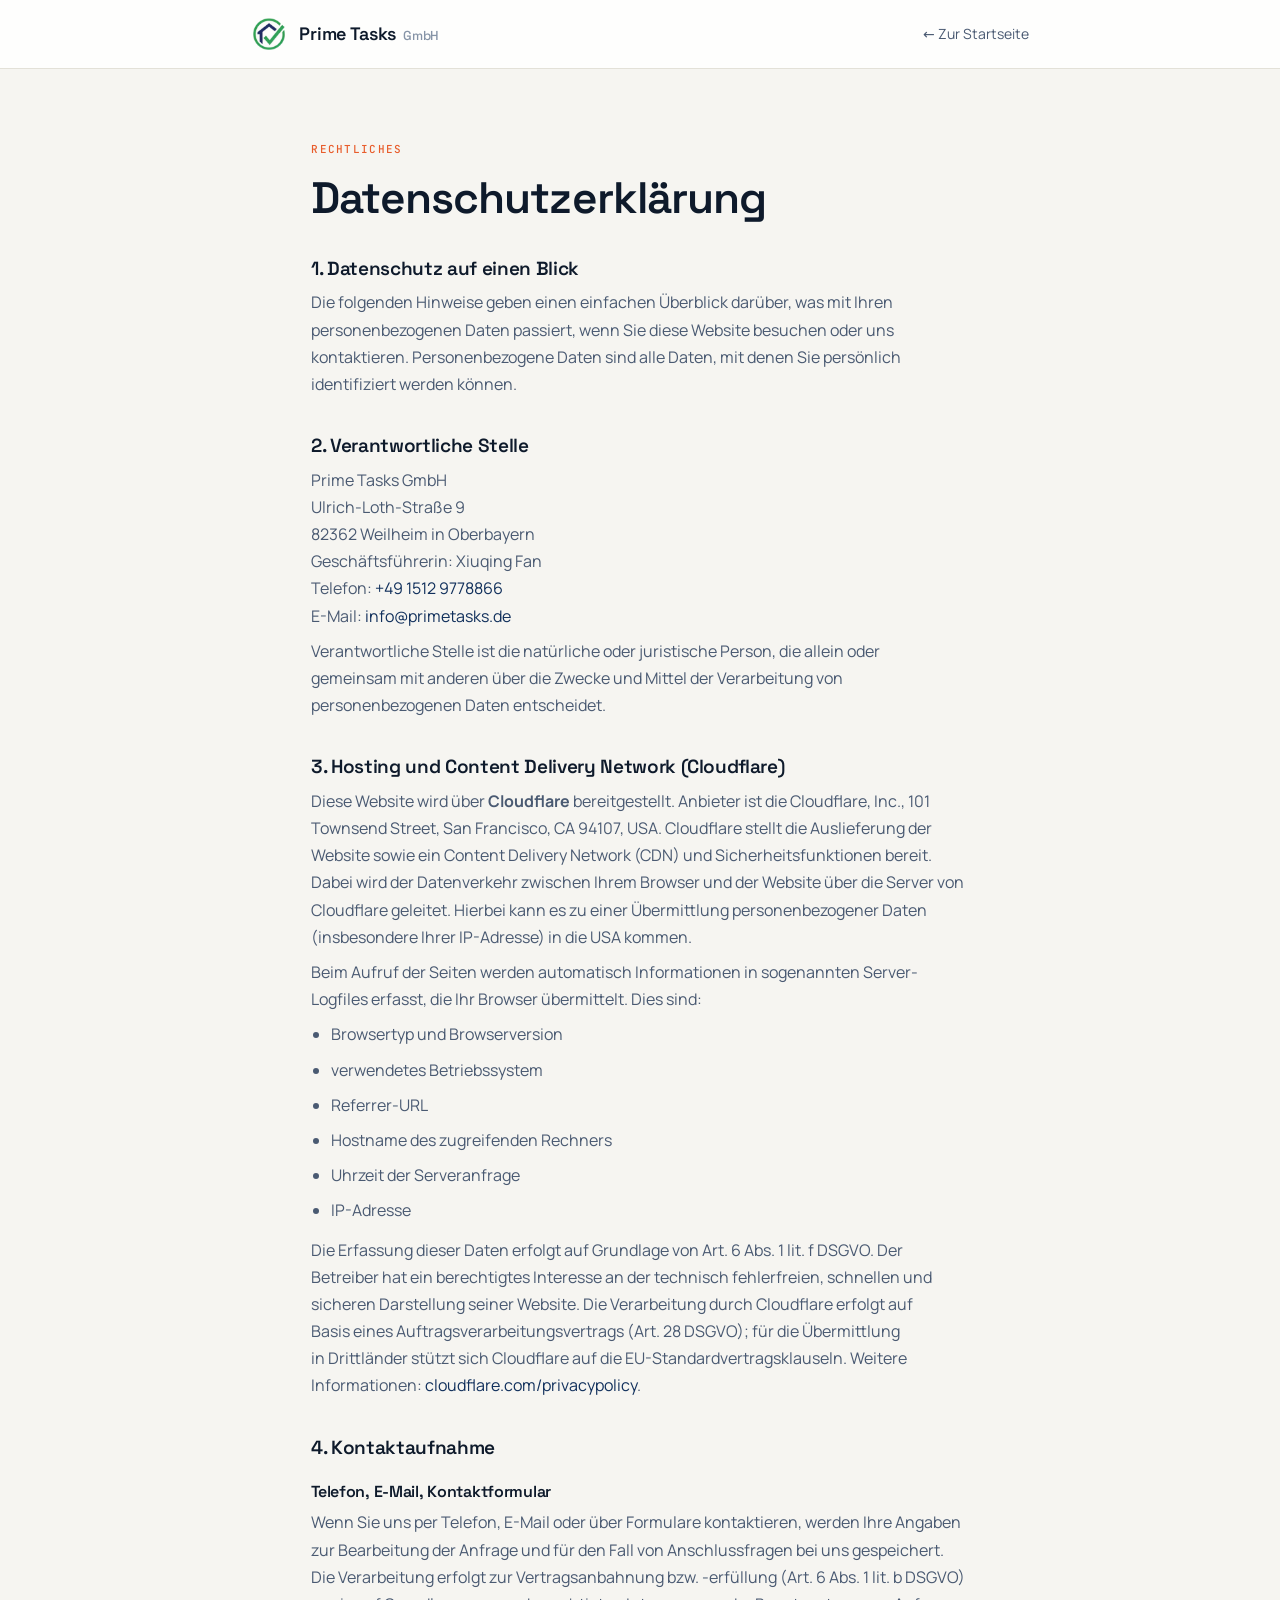
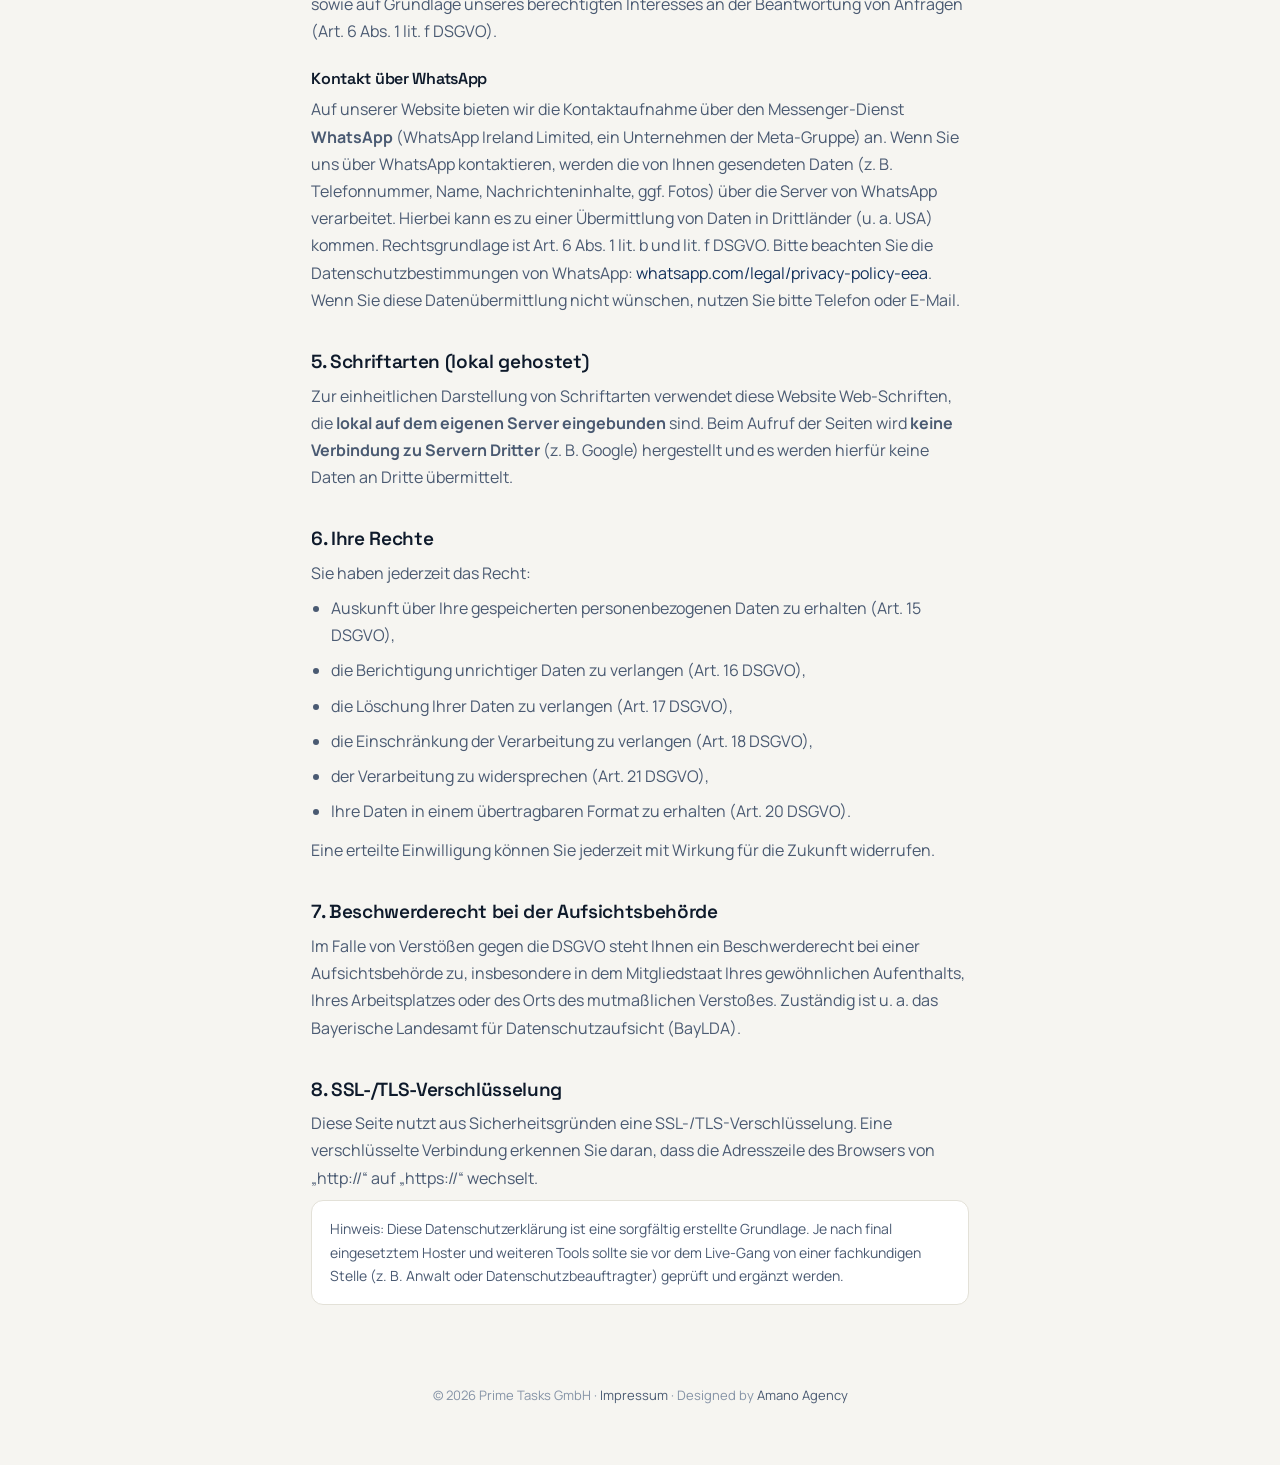
==== commit 8c5c19c4: "Google Fonts lokal self-hosten, Cloudflare-Hosting, Vor-Ort-Zeit 24h - Google Fonts lokal eingebunde" ====
--- a/datenschutz.html
+++ b/datenschutz.html
@@ -5,9 +5,6 @@
 <title>Datenschutzerklärung — Prime Tasks GmbH</title>
 <meta name="viewport" content="width=device-width,initial-scale=1">
 <link rel="icon" type="image/png" href="uploads/logo-mark.png">
-<link rel="preconnect" href="https://fonts.googleapis.com">
-<link rel="preconnect" href="https://fonts.gstatic.com" crossorigin>
-<link href="https://fonts.googleapis.com/css2?family=Space+Grotesk:wght@400;500;600;700&family=Manrope:wght@400;500;600;700&family=JetBrains+Mono:wght@400;500&display=swap" rel="stylesheet">
 <link rel="stylesheet" href="styles.css">
 <style>
   .legal-nav {
@@ -85,10 +82,18 @@
     anderen über die Zwecke und Mittel der Verarbeitung von personenbezogenen Daten entscheidet.
   </p>
 
-  <h2>3. Hosting und Server-Logfiles</h2>
+  <h2>3. Hosting und Content Delivery Network (Cloudflare)</h2>
   <p>
-    Diese Website wird bei einem externen Dienstleister gehostet. Beim Aufruf der Seiten erfasst der
-    Hoster automatisch Informationen in sogenannten Server-Logfiles, die Ihr Browser übermittelt. Dies sind:
+    Diese Website wird über <strong>Cloudflare</strong> bereitgestellt. Anbieter ist die
+    Cloudflare, Inc., 101 Townsend Street, San Francisco, CA 94107, USA. Cloudflare stellt die
+    Auslieferung der Website sowie ein Content Delivery Network (CDN) und Sicherheitsfunktionen bereit.
+    Dabei wird der Datenverkehr zwischen Ihrem Browser und der Website über die Server von Cloudflare
+    geleitet. Hierbei kann es zu einer Übermittlung personenbezogener Daten (insbesondere Ihrer
+    IP-Adresse) in die USA kommen.
+  </p>
+  <p>
+    Beim Aufruf der Seiten werden automatisch Informationen in sogenannten Server-Logfiles erfasst,
+    die Ihr Browser übermittelt. Dies sind:
   </p>
   <ul>
     <li>Browsertyp und Browserversion</li>
@@ -100,7 +105,11 @@
   </ul>
   <p>
     Die Erfassung dieser Daten erfolgt auf Grundlage von Art. 6 Abs. 1 lit. f DSGVO. Der Betreiber hat
-    ein berechtigtes Interesse an der technisch fehlerfreien Darstellung und der Sicherheit seiner Website.
+    ein berechtigtes Interesse an der technisch fehlerfreien, schnellen und sicheren Darstellung seiner
+    Website. Die Verarbeitung durch Cloudflare erfolgt auf Basis eines Auftragsverarbeitungsvertrags
+    (Art. 28 DSGVO); für die Übermittlung in Drittländer stützt sich Cloudflare auf die
+    EU-Standardvertragsklauseln. Weitere Informationen:
+    <a href="https://www.cloudflare.com/privacypolicy/" target="_blank" rel="noopener">cloudflare.com/privacypolicy</a>.
   </p>
 
   <h2>4. Kontaktaufnahme</h2>
@@ -124,14 +133,12 @@
     Wenn Sie diese Datenübermittlung nicht wünschen, nutzen Sie bitte Telefon oder E-Mail.
   </p>
 
-  <h2>5. Google Fonts</h2>
+  <h2>5. Schriftarten (lokal gehostet)</h2>
   <p>
-    Diese Seite nutzt zur einheitlichen Darstellung von Schriftarten sogenannte Google Fonts, die von
-    Google bereitgestellt werden. Beim Aufruf einer Seite lädt Ihr Browser die benötigten Schriftarten,
-    um Texte korrekt darzustellen. Zu diesem Zweck muss Ihr Browser Verbindung zu den Servern von Google
-    aufnehmen; hierdurch erlangt Google Kenntnis darüber, dass über Ihre IP-Adresse unsere Website
-    aufgerufen wurde. Die Nutzung erfolgt auf Grundlage von Art. 6 Abs. 1 lit. f DSGVO. Anbieter ist die
-    Google Ireland Limited, Gordon House, Barrow Street, Dublin 4, Irland.
+    Zur einheitlichen Darstellung von Schriftarten verwendet diese Website Web-Schriften, die
+    <strong>lokal auf dem eigenen Server eingebunden</strong> sind. Beim Aufruf der Seiten wird
+    <strong>keine Verbindung zu Servern Dritter</strong> (z. B. Google) hergestellt und es werden
+    hierfür keine Daten an Dritte übermittelt.
   </p>
 
   <h2>6. Ihre Rechte</h2>
--- a/styles.css
+++ b/styles.css
@@ -1,3 +1,164 @@
+/* ─── Self-hosted fonts (lokal, kein externer Request) ─── */
+@font-face {
+  font-family: 'Space Grotesk';
+  font-style: normal;
+  font-weight: 400;
+  font-display: swap;
+  src: url('fonts/space-grotesk-400-latin-ext.woff2') format('woff2');
+  unicode-range: U+0100-02BA, U+02BD-02C5, U+02C7-02CC, U+02CE-02D7, U+02DD-02FF, U+0304, U+0308, U+0329, U+1D00-1DBF, U+1E00-1E9F, U+1EF2-1EFF, U+2020, U+20A0-20AB, U+20AD-20C0, U+2113, U+2C60-2C7F, U+A720-A7FF;
+}
+@font-face {
+  font-family: 'Space Grotesk';
+  font-style: normal;
+  font-weight: 400;
+  font-display: swap;
+  src: url('fonts/space-grotesk-400-latin.woff2') format('woff2');
+  unicode-range: U+0000-00FF, U+0131, U+0152-0153, U+02BB-02BC, U+02C6, U+02DA, U+02DC, U+0304, U+0308, U+0329, U+2000-206F, U+20AC, U+2122, U+2191, U+2193, U+2212, U+2215, U+FEFF, U+FFFD;
+}
+@font-face {
+  font-family: 'Space Grotesk';
+  font-style: normal;
+  font-weight: 500;
+  font-display: swap;
+  src: url('fonts/space-grotesk-500-latin-ext.woff2') format('woff2');
+  unicode-range: U+0100-02BA, U+02BD-02C5, U+02C7-02CC, U+02CE-02D7, U+02DD-02FF, U+0304, U+0308, U+0329, U+1D00-1DBF, U+1E00-1E9F, U+1EF2-1EFF, U+2020, U+20A0-20AB, U+20AD-20C0, U+2113, U+2C60-2C7F, U+A720-A7FF;
+}
+@font-face {
+  font-family: 'Space Grotesk';
+  font-style: normal;
+  font-weight: 500;
+  font-display: swap;
+  src: url('fonts/space-grotesk-500-latin.woff2') format('woff2');
+  unicode-range: U+0000-00FF, U+0131, U+0152-0153, U+02BB-02BC, U+02C6, U+02DA, U+02DC, U+0304, U+0308, U+0329, U+2000-206F, U+20AC, U+2122, U+2191, U+2193, U+2212, U+2215, U+FEFF, U+FFFD;
+}
+@font-face {
+  font-family: 'Space Grotesk';
+  font-style: normal;
+  font-weight: 600;
+  font-display: swap;
+  src: url('fonts/space-grotesk-600-latin-ext.woff2') format('woff2');
+  unicode-range: U+0100-02BA, U+02BD-02C5, U+02C7-02CC, U+02CE-02D7, U+02DD-02FF, U+0304, U+0308, U+0329, U+1D00-1DBF, U+1E00-1E9F, U+1EF2-1EFF, U+2020, U+20A0-20AB, U+20AD-20C0, U+2113, U+2C60-2C7F, U+A720-A7FF;
+}
+@font-face {
+  font-family: 'Space Grotesk';
+  font-style: normal;
+  font-weight: 600;
+  font-display: swap;
+  src: url('fonts/space-grotesk-600-latin.woff2') format('woff2');
+  unicode-range: U+0000-00FF, U+0131, U+0152-0153, U+02BB-02BC, U+02C6, U+02DA, U+02DC, U+0304, U+0308, U+0329, U+2000-206F, U+20AC, U+2122, U+2191, U+2193, U+2212, U+2215, U+FEFF, U+FFFD;
+}
+@font-face {
+  font-family: 'Space Grotesk';
+  font-style: normal;
+  font-weight: 700;
+  font-display: swap;
+  src: url('fonts/space-grotesk-700-latin-ext.woff2') format('woff2');
+  unicode-range: U+0100-02BA, U+02BD-02C5, U+02C7-02CC, U+02CE-02D7, U+02DD-02FF, U+0304, U+0308, U+0329, U+1D00-1DBF, U+1E00-1E9F, U+1EF2-1EFF, U+2020, U+20A0-20AB, U+20AD-20C0, U+2113, U+2C60-2C7F, U+A720-A7FF;
+}
+@font-face {
+  font-family: 'Space Grotesk';
+  font-style: normal;
+  font-weight: 700;
+  font-display: swap;
+  src: url('fonts/space-grotesk-700-latin.woff2') format('woff2');
+  unicode-range: U+0000-00FF, U+0131, U+0152-0153, U+02BB-02BC, U+02C6, U+02DA, U+02DC, U+0304, U+0308, U+0329, U+2000-206F, U+20AC, U+2122, U+2191, U+2193, U+2212, U+2215, U+FEFF, U+FFFD;
+}
+@font-face {
+  font-family: 'Manrope';
+  font-style: normal;
+  font-weight: 400;
+  font-display: swap;
+  src: url('fonts/manrope-400-latin-ext.woff2') format('woff2');
+  unicode-range: U+0100-02BA, U+02BD-02C5, U+02C7-02CC, U+02CE-02D7, U+02DD-02FF, U+0304, U+0308, U+0329, U+1D00-1DBF, U+1E00-1E9F, U+1EF2-1EFF, U+2020, U+20A0-20AB, U+20AD-20C0, U+2113, U+2C60-2C7F, U+A720-A7FF;
+}
+@font-face {
+  font-family: 'Manrope';
+  font-style: normal;
+  font-weight: 400;
+  font-display: swap;
+  src: url('fonts/manrope-400-latin.woff2') format('woff2');
+  unicode-range: U+0000-00FF, U+0131, U+0152-0153, U+02BB-02BC, U+02C6, U+02DA, U+02DC, U+0304, U+0308, U+0329, U+2000-206F, U+20AC, U+2122, U+2191, U+2193, U+2212, U+2215, U+FEFF, U+FFFD;
+}
+@font-face {
+  font-family: 'Manrope';
+  font-style: normal;
+  font-weight: 500;
+  font-display: swap;
+  src: url('fonts/manrope-500-latin-ext.woff2') format('woff2');
+  unicode-range: U+0100-02BA, U+02BD-02C5, U+02C7-02CC, U+02CE-02D7, U+02DD-02FF, U+0304, U+0308, U+0329, U+1D00-1DBF, U+1E00-1E9F, U+1EF2-1EFF, U+2020, U+20A0-20AB, U+20AD-20C0, U+2113, U+2C60-2C7F, U+A720-A7FF;
+}
+@font-face {
+  font-family: 'Manrope';
+  font-style: normal;
+  font-weight: 500;
+  font-display: swap;
+  src: url('fonts/manrope-500-latin.woff2') format('woff2');
+  unicode-range: U+0000-00FF, U+0131, U+0152-0153, U+02BB-02BC, U+02C6, U+02DA, U+02DC, U+0304, U+0308, U+0329, U+2000-206F, U+20AC, U+2122, U+2191, U+2193, U+2212, U+2215, U+FEFF, U+FFFD;
+}
+@font-face {
+  font-family: 'Manrope';
+  font-style: normal;
+  font-weight: 600;
+  font-display: swap;
+  src: url('fonts/manrope-600-latin-ext.woff2') format('woff2');
+  unicode-range: U+0100-02BA, U+02BD-02C5, U+02C7-02CC, U+02CE-02D7, U+02DD-02FF, U+0304, U+0308, U+0329, U+1D00-1DBF, U+1E00-1E9F, U+1EF2-1EFF, U+2020, U+20A0-20AB, U+20AD-20C0, U+2113, U+2C60-2C7F, U+A720-A7FF;
+}
+@font-face {
+  font-family: 'Manrope';
+  font-style: normal;
+  font-weight: 600;
+  font-display: swap;
+  src: url('fonts/manrope-600-latin.woff2') format('woff2');
+  unicode-range: U+0000-00FF, U+0131, U+0152-0153, U+02BB-02BC, U+02C6, U+02DA, U+02DC, U+0304, U+0308, U+0329, U+2000-206F, U+20AC, U+2122, U+2191, U+2193, U+2212, U+2215, U+FEFF, U+FFFD;
+}
+@font-face {
+  font-family: 'Manrope';
+  font-style: normal;
+  font-weight: 700;
+  font-display: swap;
+  src: url('fonts/manrope-700-latin-ext.woff2') format('woff2');
+  unicode-range: U+0100-02BA, U+02BD-02C5, U+02C7-02CC, U+02CE-02D7, U+02DD-02FF, U+0304, U+0308, U+0329, U+1D00-1DBF, U+1E00-1E9F, U+1EF2-1EFF, U+2020, U+20A0-20AB, U+20AD-20C0, U+2113, U+2C60-2C7F, U+A720-A7FF;
+}
+@font-face {
+  font-family: 'Manrope';
+  font-style: normal;
+  font-weight: 700;
+  font-display: swap;
+  src: url('fonts/manrope-700-latin.woff2') format('woff2');
+  unicode-range: U+0000-00FF, U+0131, U+0152-0153, U+02BB-02BC, U+02C6, U+02DA, U+02DC, U+0304, U+0308, U+0329, U+2000-206F, U+20AC, U+2122, U+2191, U+2193, U+2212, U+2215, U+FEFF, U+FFFD;
+}
+@font-face {
+  font-family: 'JetBrains Mono';
+  font-style: normal;
+  font-weight: 400;
+  font-display: swap;
+  src: url('fonts/jetbrains-mono-400-latin-ext.woff2') format('woff2');
+  unicode-range: U+0100-02BA, U+02BD-02C5, U+02C7-02CC, U+02CE-02D7, U+02DD-02FF, U+0304, U+0308, U+0329, U+1D00-1DBF, U+1E00-1E9F, U+1EF2-1EFF, U+2020, U+20A0-20AB, U+20AD-20C0, U+2113, U+2C60-2C7F, U+A720-A7FF;
+}
+@font-face {
+  font-family: 'JetBrains Mono';
+  font-style: normal;
+  font-weight: 400;
+  font-display: swap;
+  src: url('fonts/jetbrains-mono-400-latin.woff2') format('woff2');
+  unicode-range: U+0000-00FF, U+0131, U+0152-0153, U+02BB-02BC, U+02C6, U+02DA, U+02DC, U+0304, U+0308, U+0329, U+2000-206F, U+20AC, U+2122, U+2191, U+2193, U+2212, U+2215, U+FEFF, U+FFFD;
+}
+@font-face {
+  font-family: 'JetBrains Mono';
+  font-style: normal;
+  font-weight: 500;
+  font-display: swap;
+  src: url('fonts/jetbrains-mono-500-latin-ext.woff2') format('woff2');
+  unicode-range: U+0100-02BA, U+02BD-02C5, U+02C7-02CC, U+02CE-02D7, U+02DD-02FF, U+0304, U+0308, U+0329, U+1D00-1DBF, U+1E00-1E9F, U+1EF2-1EFF, U+2020, U+20A0-20AB, U+20AD-20C0, U+2113, U+2C60-2C7F, U+A720-A7FF;
+}
+@font-face {
+  font-family: 'JetBrains Mono';
+  font-style: normal;
+  font-weight: 500;
+  font-display: swap;
+  src: url('fonts/jetbrains-mono-500-latin.woff2') format('woff2');
+  unicode-range: U+0000-00FF, U+0131, U+0152-0153, U+02BB-02BC, U+02C6, U+02DA, U+02DC, U+0304, U+0308, U+0329, U+2000-206F, U+20AC, U+2122, U+2191, U+2193, U+2212, U+2215, U+FEFF, U+FFFD;
+}
 /* ─── Prime Tasks Website — styles ─────────────────────────────────────── */
 
 :root {
